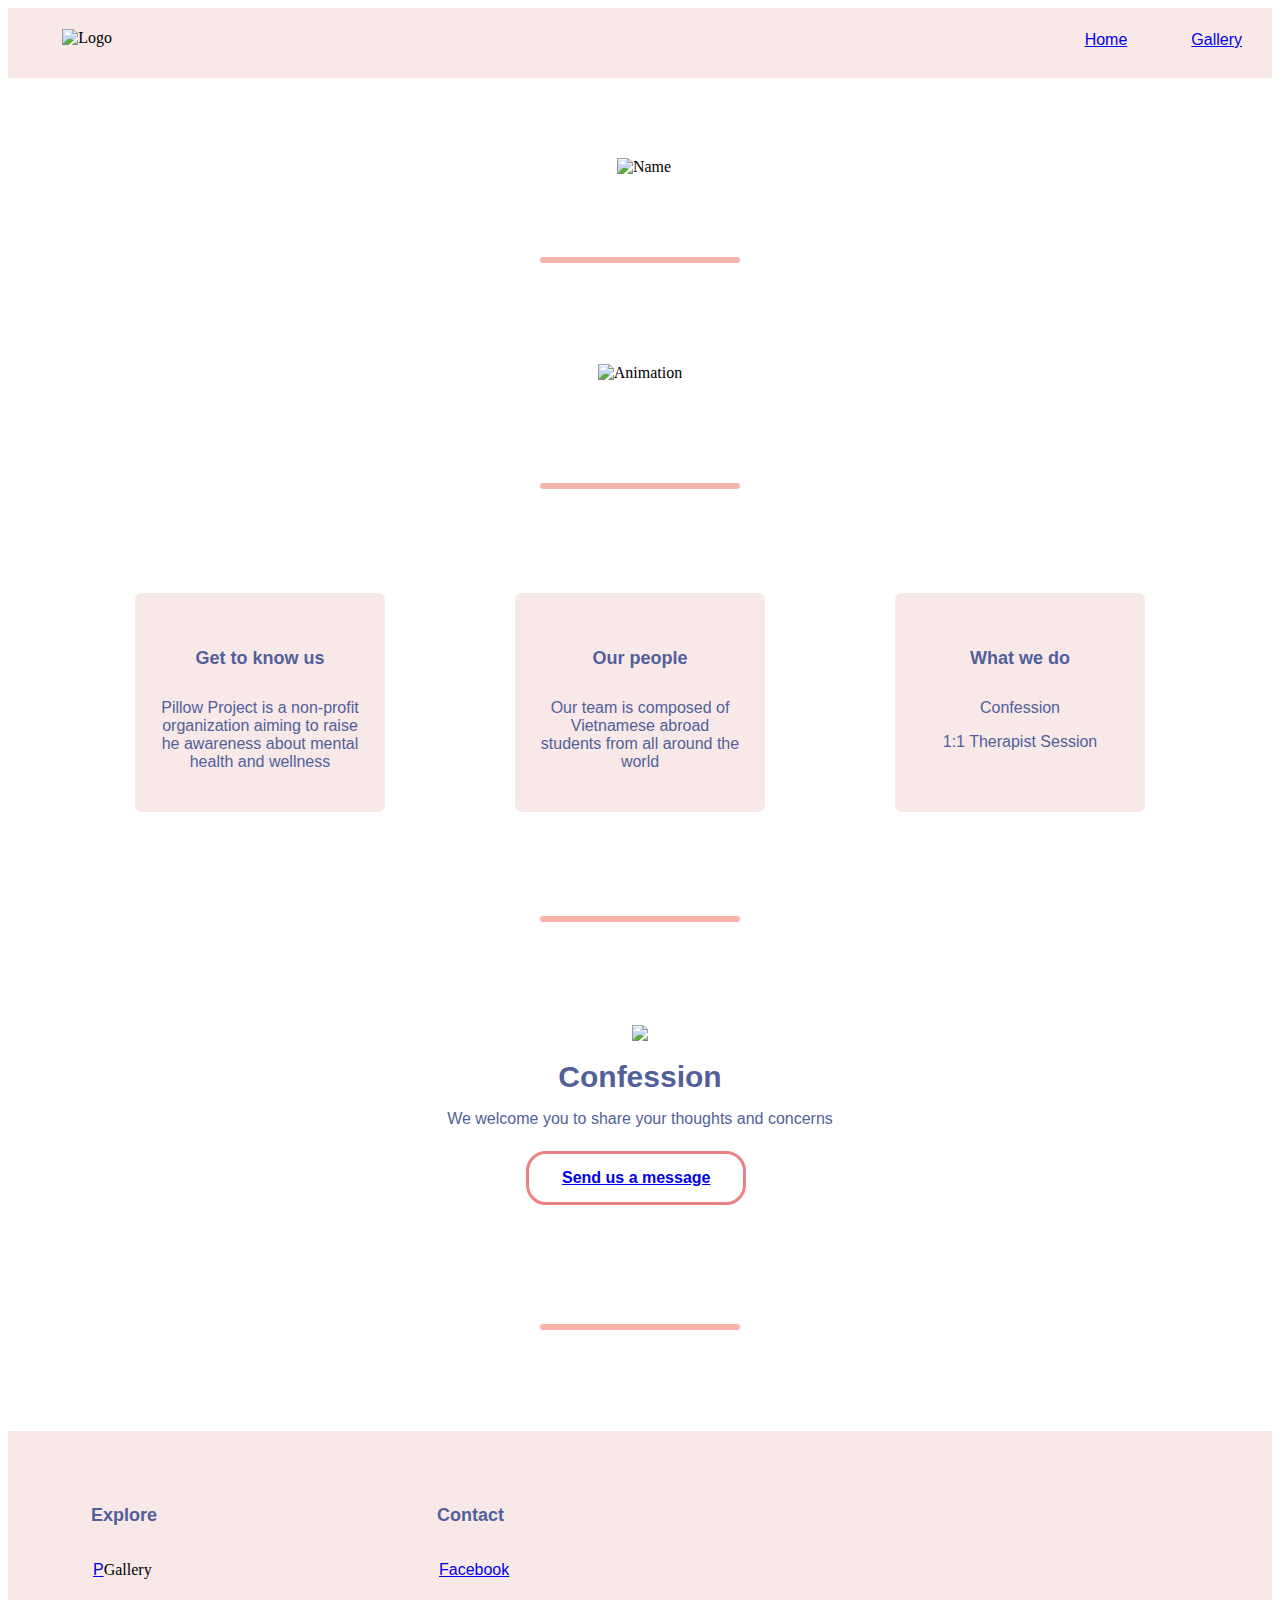
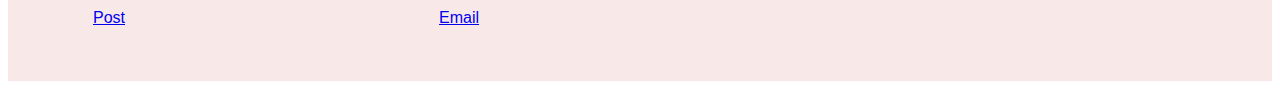
==== index.html @ b86c3a3b "Add files via upload" ====
<!DOCTYPE html>

<html lang="en">
    <head>
        <meta charset="utf-8">
        <title>Pillow Project: Home</title>
        <link rel="stylesheet" href="style.css">
    </head>

    <body>
    <header>
    <div class="header">
        <div class="image"><img
        src="file:///Users/chiquach/Downloads/Pillow/pillow.png"
        alt="Logo"
        width="20px"
        >
        </div>
    </div>
    <nav>
        <ul id="unorderedlist">
            <li><a href="index.html">Home</a></li>
            <li><a href="gallery.html">Gallery</a></li>
        </ul>
    </nav>
    </header>

    <body>

    <div class="name"><img
    src="file:///Users/chiquach/Downloads/Pillow/pplogo.png"
    alt="Name"
    height="150px"
    >
    </div>

    
    <hr size="8px" width="200px">

    <div class="Animation"><img
    src="file:///Users/chiquach/Downloads/Pillow/pillowgif.gif"
    alt="Animation"
    height="500px"
    >
    </div>

    <hr size="8px" width="200px">

    <div class="flexbox">
            <div class="flexbox-item item1" style="flex-basis: 200px"><h5>Get to know us</h5>
                <p>Pillow Project is a non-profit organization aiming to raise he awareness about mental health and wellness</p></div>

            <div class="flexbox-item item2" style="flex-basis: 200px"><h5>Our people</h5>
                <p>Our team is composed of Vietnamese abroad students from all around the world</p></div>

            <div class="flexbox-item item3"style="flex-basis: 200px"><h5>What we do</h5>
                <p>Confession</p>
                <p>1:1 Therapist Session</p>
            </div>
    </div>
    <hr size="8px" width="200px">

    <div class="card">
        <div class="img1"><img src="file:///Users/chiquach/Downloads/videopillow.gif" width="500px"></div>
        <div class="container2">
            <h3><b>Confession</b></h3>
            <p>We welcome you to share your thoughts and concerns</p></div>
        </div>
        <div class="button"><a href="https://docs.google.com/forms/d/11TxDhs0GexWTShdeHgenzOlhWmwjR4MExItUaix3wTw/edit">Send us a message</a></div>
    </div>  
    <br />

    <hr size="8px" width="200px">

    <div class="footer">
        <div class="container">
            <div class="row">
                <div class="footer-col">
                    <h4>Explore</h4>
                    <ul>
                        <div class="list"><li><a  href="gallery.html">P</a>Gallery</li></div>
                        <div class="list"><li><a href="post.html">Post</a></li></div>
                    </ul>
                </div>

                <div class="footer-col">
                    <h4>Contact</h4>
                    <ul>
                        <div class="list"><li><a href="https://www.facebook.com/pillowprojectvn">Facebook</a></li></div>
                        <div class="list"><li><a href=pillowproject21@gmail.com>Email</a></li></div>
                    </ul>
                </div>
            </div>
        </div>
    </div>
    </body>
</html>
---- style.css ----
header{
    width: 100%;
    height: 70px;
    background-color: #f8e8e8;
}

.image {
    position: absolute;
    padding: 3px;
    float: left;
    margin-left: 4%;
    margin-top: 18px;
}

.name {
    text-align: center;
    margin-left: 8px;
    margin-top: 80px;
    margin-bottom: -20px;
}

#unorderedlist {
    width: auto;
    float: right;
    margin-top: 8px;
}

li {
    display: inline-block;
    padding: 15px 30px;
}

a {
    text-align: center;
    font-family: sans-serif;
}


.row {
    display: flex;
    flex-wrap: wrap;
}

.footer {
    background-color: #f8e8e8;
    padding: 50px 0;
    height: 150px;
}

.footer-col {
    width: 25%;
    padding: 0 15px;
}

.container {
    background-color: #f8e8e8;
    margin: auto;
    height: 150px;
}
.row {
    display: flex;
    flex-wrap: wrap;
}
h4 {
    font-size: 18px;
    color: #525f9b;
    margin-left: 1.8cm;
    margin-bottom: 20px;
    font-family: sans-serif;
}

.flexbox {
    display: flex;
    justify-content: space-evenly;
}

h5 {
    font-size: 18px;
    text-align: center;
    color: #525f9b;
    font-family: sans-serif;
}

p {
    font-size: 16px;
    color: #525f9b;
    text-align: center;
    font-family: sans-serif;
}

.flexbox-item {
    background-color: #f8e8e8;
    border-radius: 10px;
    border: 3px solid white;
    color: #ec8181;
    padding: 25px;
}

.Animation {
    text-align: center;
    margin: 20px;
    margin-top: 50px;
}

hr {
    background-color: #f5b3aa;
    border-radius: 20px;
    border: 1px solid white;
    margin-top: 100px;
    margin-bottom: 100px;
    text-align: center;
}

h1 {
    text-align: center;
    color: #525f9b;
    font-family: sans-serif;
    margin-top: 100px;
    margin-bottom: 10px;
    font-weight: bold;
    font-size: 80px;
}
.row1 {
    text-align: center;
    flex-wrap: wrap;
    padding: 10px 10px;
    margin-bottom: 30px;
}

.column {
    text-align: center;
}

.column img {
    justify-content: space-evenly;
    vertical-align: middle;
    width: 300px;
    margin-bottom: 25px;
    margin-right: 20px;
}

@media screen and (max-width: 500px) {
    .column {
        flex: 100%;
        max-width: 100%;
    }
}

.card {
    border: solid 2px white;
    border-radius: 20px;
}

.container2{
    padding: 5px 5px;
}

.img1 {
    text-align: center;
}

h3 {
    text-align: center;
    color: #525f9b;
    font-family: sans-serif;
    margin-top: 10px;
    margin-bottom: 10px;
    font-weight: bold;
    font-size: 30px;
}

.button {
    border: 3px solid #ec8181;
    border-radius: 20px;
    padding: 15px 32px;
    text-align: center;
    font-size: 16px;
    background-color: white;
    color: #ec8181;
    font-family: sans-serif;
    font-weight: bold;
    width: 150px;
    margin-left: 41%;
}
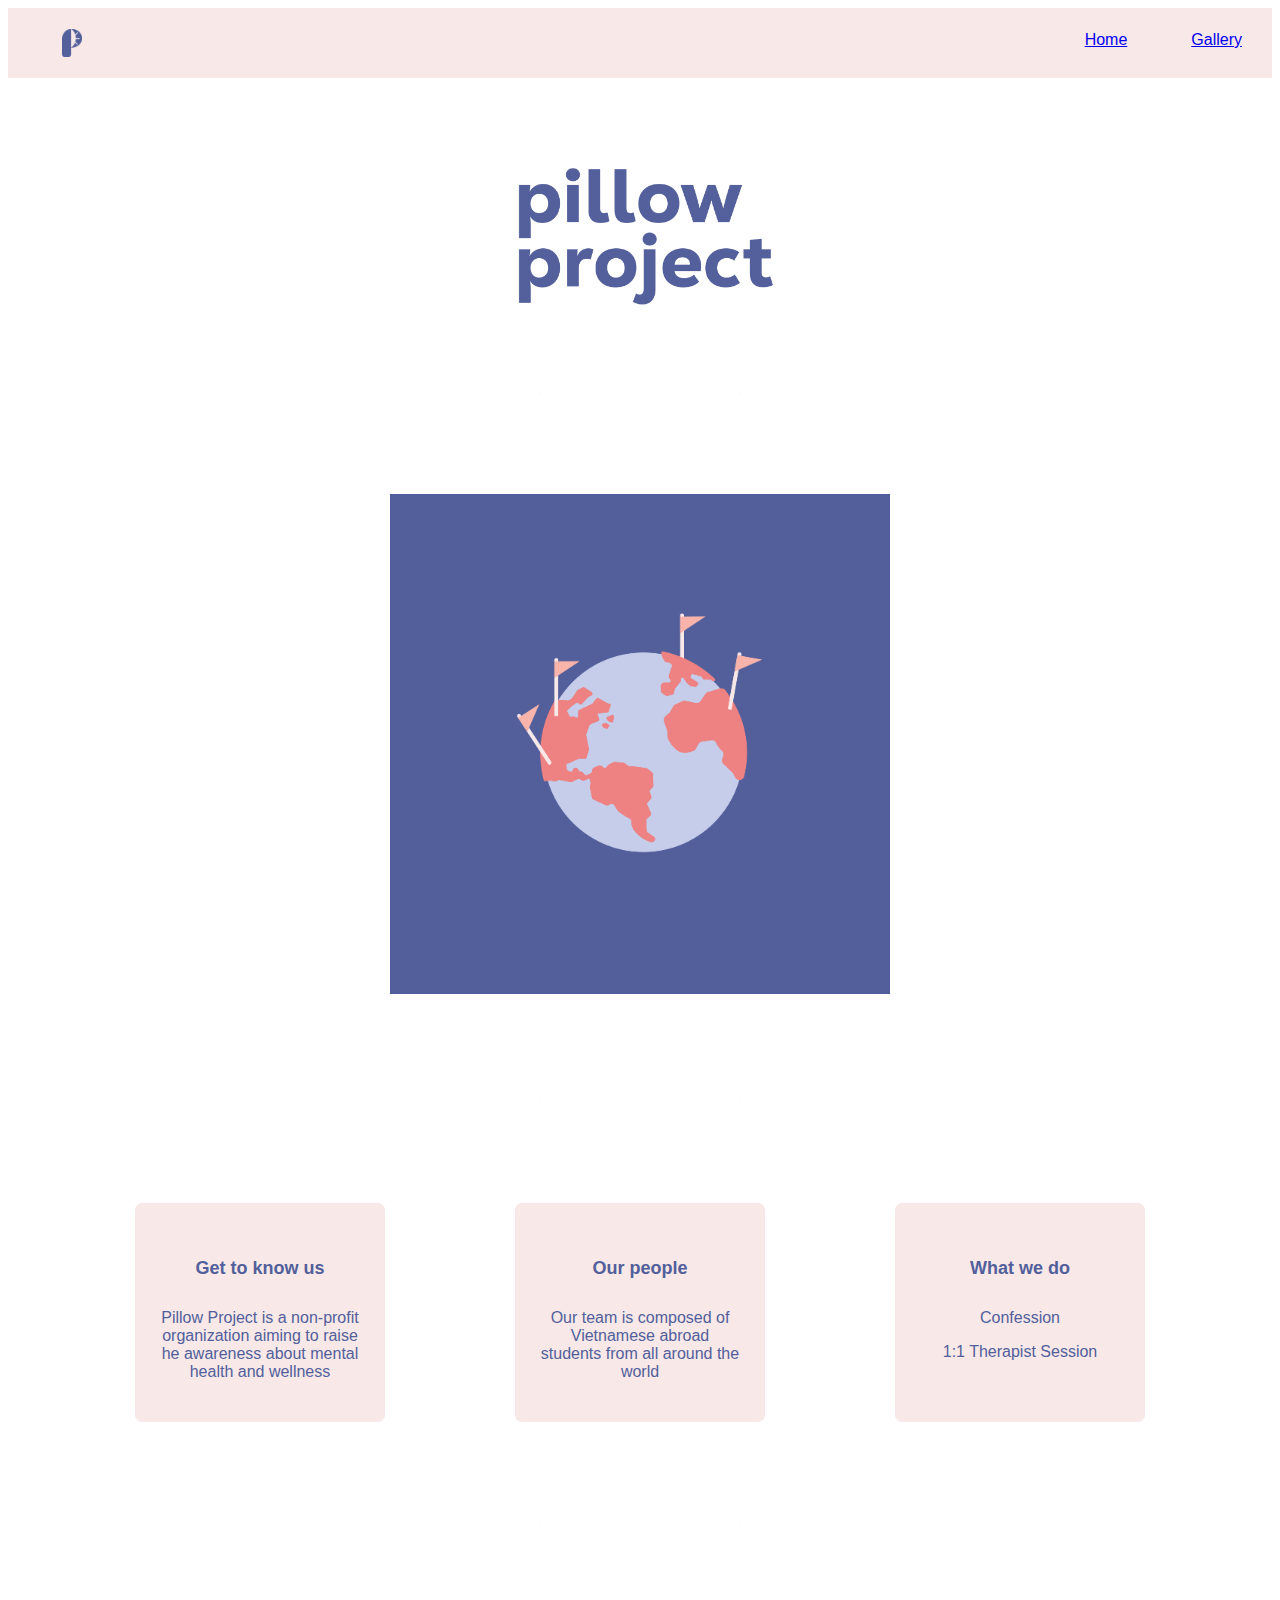
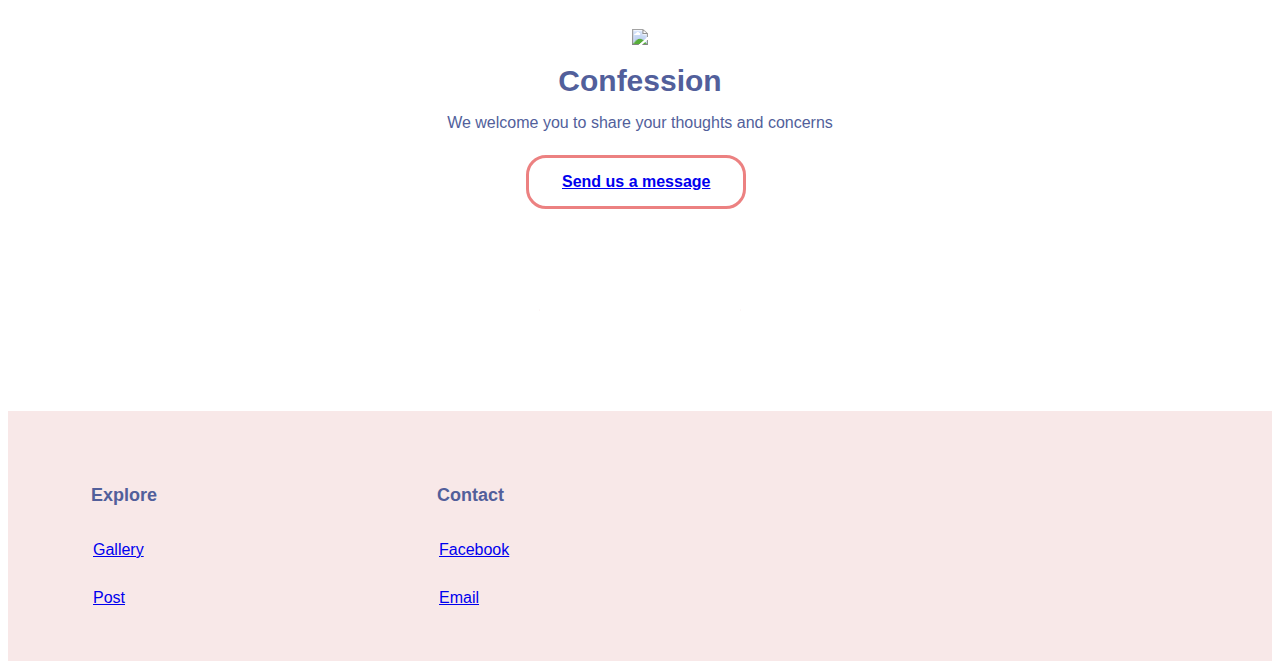
==== commit ee0adf4d: "Add files via upload" ====
--- a/index.html
+++ b/index.html
@@ -11,7 +11,7 @@
     <header>
     <div class="header">
         <div class="image"><img
-        src="file:///Users/chiquach/Downloads/Pillow/pillow.png"
+        src="logo.png"
         alt="Logo"
         width="20px"
         >
@@ -28,23 +28,23 @@
     <body>
 
     <div class="name"><img
-    src="file:///Users/chiquach/Downloads/Pillow/pplogo.png"
+    src="name.png"
     alt="Name"
     height="150px"
     >
     </div>
 
     
-    <hr size="8px" width="200px">
+    <hr>
 
     <div class="Animation"><img
-    src="file:///Users/chiquach/Downloads/Pillow/pillowgif.gif"
+    src="animation.gif"
     alt="Animation"
     height="500px"
     >
     </div>
 
-    <hr size="8px" width="200px">
+    <hr>
 
     <div class="flexbox">
             <div class="flexbox-item item1" style="flex-basis: 200px"><h5>Get to know us</h5>
@@ -58,7 +58,8 @@
                 <p>1:1 Therapist Session</p>
             </div>
     </div>
-    <hr size="8px" width="200px">
+    
+    <hr>
 
     <div class="card">
         <div class="img1"><img src="file:///Users/chiquach/Downloads/videopillow.gif" width="500px"></div>
@@ -68,9 +69,8 @@
         </div>
         <div class="button"><a href="https://docs.google.com/forms/d/11TxDhs0GexWTShdeHgenzOlhWmwjR4MExItUaix3wTw/edit">Send us a message</a></div>
     </div>  
-    <br />
 
-    <hr size="8px" width="200px">
+    <hr>
 
     <div class="footer">
         <div class="container">
@@ -78,7 +78,7 @@
                 <div class="footer-col">
                     <h4>Explore</h4>
                     <ul>
-                        <div class="list"><li><a  href="gallery.html">P</a>Gallery</li></div>
+                        <div class="list"><li><a  href="gallery.html">Gallery</a></li></div>
                         <div class="list"><li><a href="post.html">Post</a></li></div>
                     </ul>
                 </div>
--- a/style.css
+++ b/style.css
@@ -118,7 +118,7 @@
     margin-top: 100px;
     margin-bottom: 10px;
     font-weight: bold;
-    font-size: 80px;
+    font-size: 70px;
 }
 .row1 {
     text-align: center;
@@ -181,4 +181,19 @@
     font-weight: bold;
     width: 150px;
     margin-left: 41%;
+}
+
+h2 {
+    text-align: center;
+    color: #525f9b;
+    font-family: sans-serif;
+    margin-top: 30px;
+    margin-bottom: 10px;
+    font-weight: bold;
+    font-size: 30px;
+}
+
+hr {
+    size: 80px;
+    width: 200px;
 }